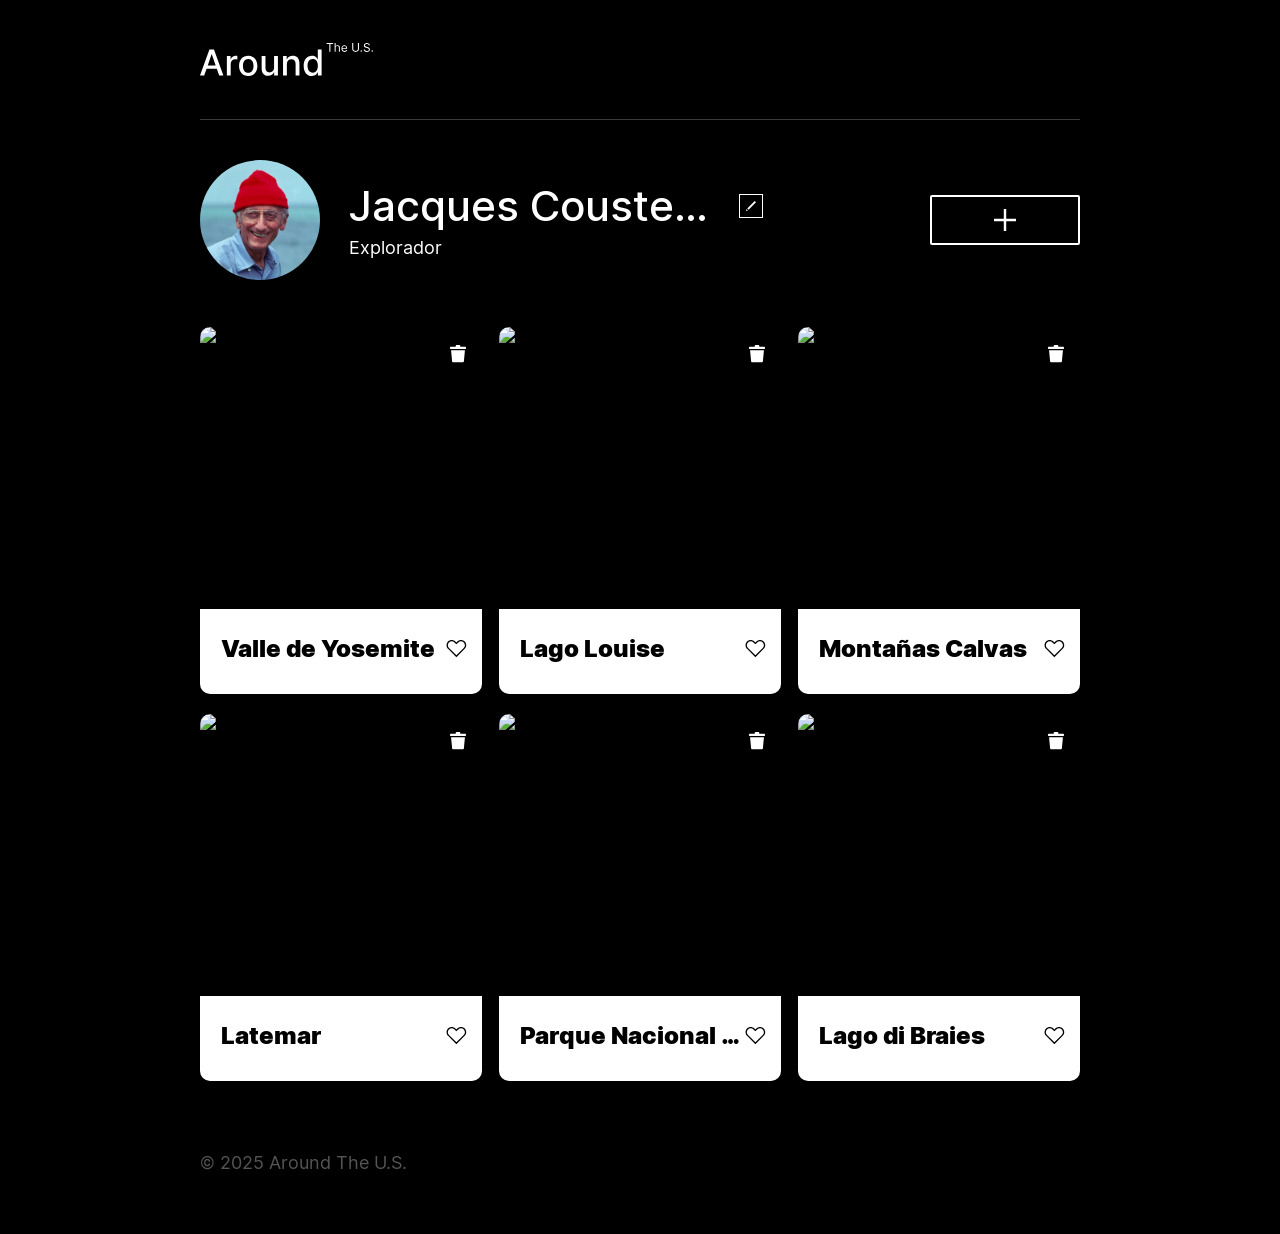
==== index.html @ 0111346c "Initial commit" ====
<!DOCTYPE html>
<html lang="es">
  <head>
    <meta charset="UTF-8" />
    <meta content="width=device-width, initial-scale=1.0" name="viewport" />
    <meta content="ie=edge" http-equiv="X-UA-Compatible" />
    <title>Around The U.S.</title>
    <link href="./pages/index.css" rel="stylesheet" />
  </head>
  <body class="page">
    <div class="page__content">
      <header class="header page__section">
        <img
          alt="Logotipo Around The U.S."
          class="logo header__logo"
          src="./images/logo.svg"
        />
      </header>
      <main class="content">
        <section class="profile page__section">
          <img class="profile__image" src="./images/avatar.jpg" alt="Avatar" />
          <div class="profile__info">
            <h1 class="profile__title">Jacques Cousteau</h1>
            <button
              aria-label="Editar perfil"
              class="profile__edit-button"
              type="button"
            ></button>
            <p class="profile__description">Explorador</p>
          </div>
          <button
            aria-label="Agregar tarjeta"
            class="profile__add-button"
            type="button"
          ></button>
        </section>
        <section class="cards page__section">
          <ul class="cards__list">
            <li class="card">
              <img
                class="card__image"
                src="https://practicum-content.s3.us-west-1.amazonaws.com/web-code/moved_yosemite.jpg"
                alt="Valle de Yosemite"
              />
              <button
                aria-label="Eliminar tarjeta"
                class="card__delete-button"
                type="button"
              ></button>
              <div class="card__description">
                <h2 class="card__title">Valle de Yosemite</h2>
                <button
                  aria-label="Botón Me gusta"
                  class="card__like-button"
                  type="button"
                ></button>
              </div>
            </li>
            <li class="card">
              <img
                class="card__image"
                src="https://practicum-content.s3.us-west-1.amazonaws.com/web-code/moved_lake-louise.jpg"
                alt="Lago Louise"
              />
              <button
                aria-label="Eliminar tarjeta"
                class="card__delete-button"
                type="button"
              ></button>
              <div class="card__description">
                <h2 class="card__title">Lago Louise</h2>
                <button
                  aria-label="Botón Me gusta"
                  class="card__like-button"
                  type="button"
                ></button>
              </div>
            </li>
            <li class="card">
              <img
                class="card__image"
                src="https://practicum-content.s3.us-west-1.amazonaws.com/web-code/moved_bald-mountains.jpg"
                alt="Montañas Calvas"
              />
              <button
                aria-label="Eliminar tarjeta"
                class="card__delete-button"
                type="button"
              ></button>
              <div class="card__description">
                <h2 class="card__title">Montañas Calvas</h2>
                <button
                  aria-label="Botón Me gusta"
                  class="card__like-button"
                  type="button"
                ></button>
              </div>
            </li>
            <li class="card">
              <img
                class="card__image"
                src="https://practicum-content.s3.us-west-1.amazonaws.com/web-code/moved_latemar.jpg"
                alt="Latemar"
              />
              <button
                aria-label="Eliminar tarjeta"
                class="card__delete-button"
                type="button"
              ></button>
              <div class="card__description">
                <h2 class="card__title">Latemar</h2>
                <button
                  aria-label="Botón Me gusta"
                  class="card__like-button"
                  type="button"
                ></button>
              </div>
            </li>
            <li class="card">
              <img
                class="card__image"
                src="https://practicum-content.s3.us-west-1.amazonaws.com/web-code/moved_vanoise.jpg"
                alt="Parque Nacional de la Vanoise"
              />
              <button
                aria-label="Eliminar tarjeta"
                class="card__delete-button"
                type="button"
              ></button>
              <div class="card__description">
                <h2 class="card__title">Parque Nacional de la Vanoise</h2>
                <button
                  aria-label="Botón Me gusta"
                  class="card__like-button"
                  type="button"
                ></button>
              </div>
            </li>
            <li class="card">
              <img
                class="card__image"
                src="https://practicum-content.s3.us-west-1.amazonaws.com/web-code/moved_lago.jpg"
                alt="Lago di Braies"
              />
              <button
                aria-label="Eliminar tarjeta"
                class="card__delete-button"
                type="button"
              ></button>
              <div class="card__description">
                <h2 class="card__title">Lago di Braies</h2>
                <button
                  aria-label="Botón Me gusta"
                  class="card__like-button"
                  type="button"
                ></button>
              </div>
            </li>
          </ul>
        </section>
      </main>
      <footer class="footer page__section">
        <p class="footer__copyright">© 2025 Around The U.S.</p>
      </footer>
      <div class="popup" id="edit-popup">
        <div class="popup__content">
          <button
            aria-label="Cerrar ventana emergente"
            class="popup__close"
            type="button"
          ></button>
          <h3 class="popup__title">Editar perfil</h3>
          <form class="popup__form" id="edit-profile-form">
            <input
              class="popup__input popup__input_type_name"
              name="name"
              placeholder="Nombre"
              type="text"
            />
            <input
              class="popup__input popup__input_type_description"
              name="description"
              placeholder="Acerca de mí"
              type="text"
            />
            <button class="button popup__button" type="submit">Guardar</button>
          </form>
        </div>
      </div>
      <div class="popup" id="new-card-popup">
        <div class="popup__content">
          <button
            aria-label="Cerrar ventana emergente"
            class="popup__close"
            type="button"
          ></button>
          <h3 class="popup__title">Nuevo lugar</h3>
          <form class="popup__form" id="new-card-form">
            <input
              class="popup__input popup__input_type_card-name"
              name="place-name"
              placeholder="Título"
              required
              type="text"
            />
            <input
              class="popup__input popup__input_type_url"
              name="link"
              placeholder="Enlace a la imagen"
              required
              type="url"
            />
            <button class="button popup__button" type="submit">Crear</button>
          </form>
        </div>
      </div>
      <div class="popup" id="image-popup">
        <div class="popup__content popup__content_content_image">
          <button
            aria-label="Cerrar ventana emergente"
            class="popup__close"
            type="button"
          ></button>
          <img alt="" class="popup__image" src="#" />
          <p class="popup__caption"></p>
        </div>
      </div>
    </div>
  </body>
</html>
---- pages/index.css ----
@import url("../vendor/normalize.css");
@import url("../vendor/fonts.css");

@import url("../blocks/page.css");
@import url("../blocks/header.css");
@import url("../blocks/content.css");
@import url("../blocks/footer.css");
@import url("../blocks/profile.css");
@import url("../blocks/cards.css");
@import url("../blocks/card.css");
@import url("../blocks/popup.css");
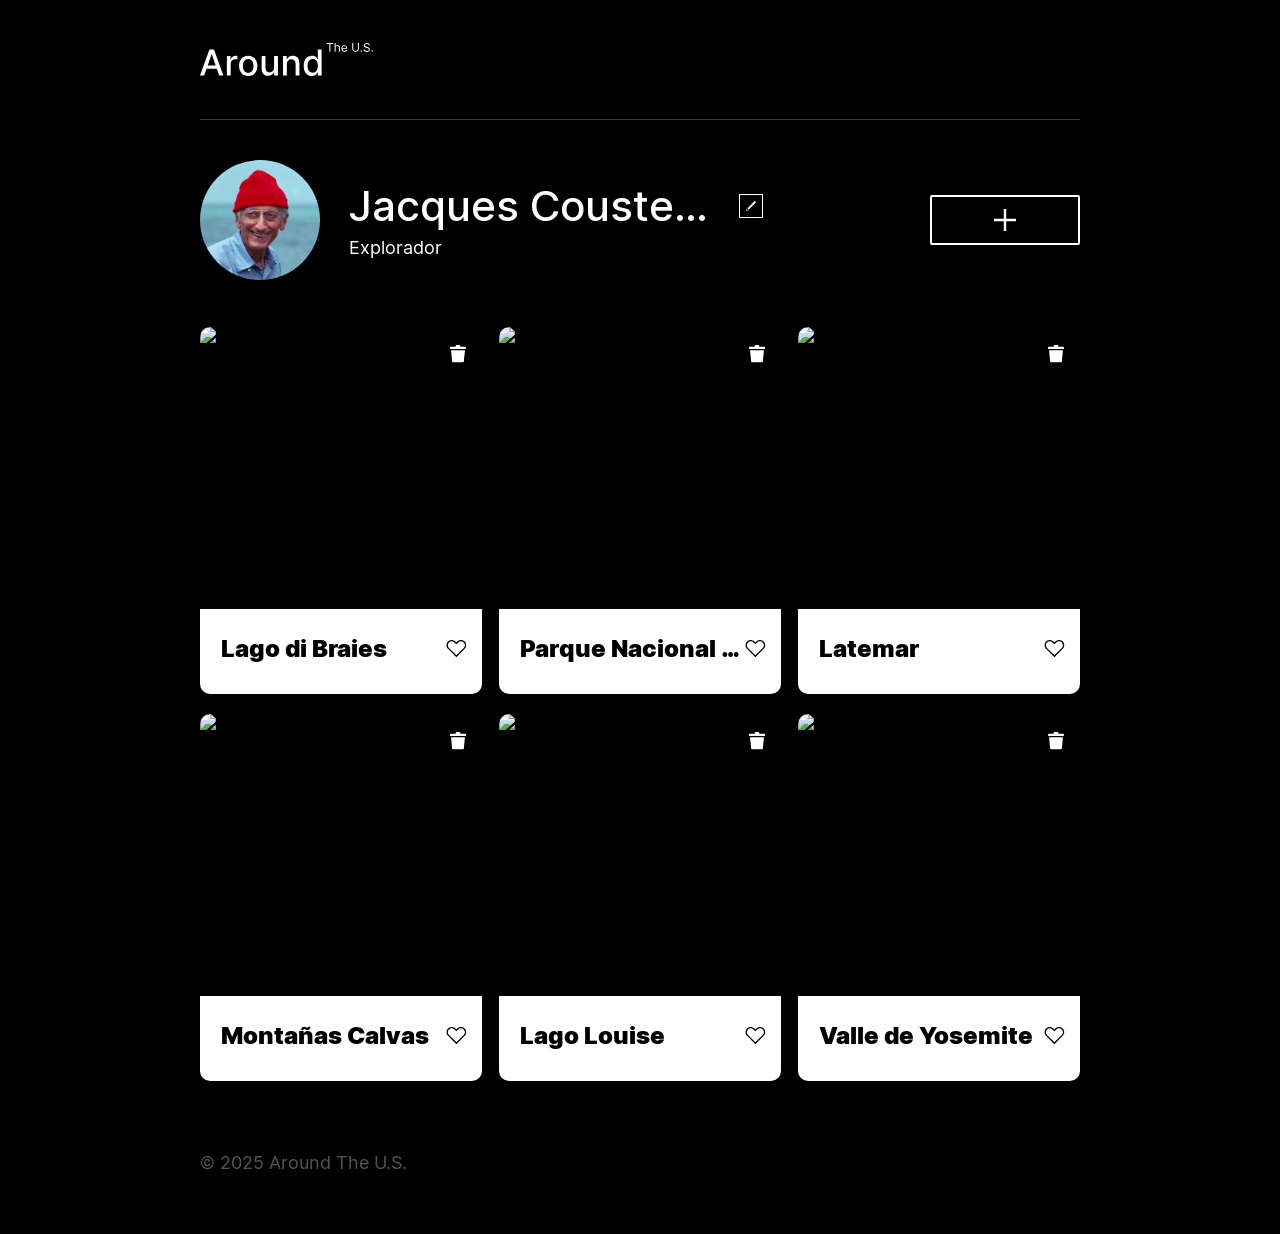
==== commit b9fd1d71: "Proyecto Sprint 8 Entrega final" ====
--- a/index.html
+++ b/index.html
@@ -1,4 +1,4 @@
-<!DOCTYPE html>
+<!doctype html>
 <html lang="es">
   <head>
     <meta charset="UTF-8" />
@@ -35,128 +35,7 @@
           ></button>
         </section>
         <section class="cards page__section">
-          <ul class="cards__list">
-            <li class="card">
-              <img
-                class="card__image"
-                src="https://practicum-content.s3.us-west-1.amazonaws.com/web-code/moved_yosemite.jpg"
-                alt="Valle de Yosemite"
-              />
-              <button
-                aria-label="Eliminar tarjeta"
-                class="card__delete-button"
-                type="button"
-              ></button>
-              <div class="card__description">
-                <h2 class="card__title">Valle de Yosemite</h2>
-                <button
-                  aria-label="Botón Me gusta"
-                  class="card__like-button"
-                  type="button"
-                ></button>
-              </div>
-            </li>
-            <li class="card">
-              <img
-                class="card__image"
-                src="https://practicum-content.s3.us-west-1.amazonaws.com/web-code/moved_lake-louise.jpg"
-                alt="Lago Louise"
-              />
-              <button
-                aria-label="Eliminar tarjeta"
-                class="card__delete-button"
-                type="button"
-              ></button>
-              <div class="card__description">
-                <h2 class="card__title">Lago Louise</h2>
-                <button
-                  aria-label="Botón Me gusta"
-                  class="card__like-button"
-                  type="button"
-                ></button>
-              </div>
-            </li>
-            <li class="card">
-              <img
-                class="card__image"
-                src="https://practicum-content.s3.us-west-1.amazonaws.com/web-code/moved_bald-mountains.jpg"
-                alt="Montañas Calvas"
-              />
-              <button
-                aria-label="Eliminar tarjeta"
-                class="card__delete-button"
-                type="button"
-              ></button>
-              <div class="card__description">
-                <h2 class="card__title">Montañas Calvas</h2>
-                <button
-                  aria-label="Botón Me gusta"
-                  class="card__like-button"
-                  type="button"
-                ></button>
-              </div>
-            </li>
-            <li class="card">
-              <img
-                class="card__image"
-                src="https://practicum-content.s3.us-west-1.amazonaws.com/web-code/moved_latemar.jpg"
-                alt="Latemar"
-              />
-              <button
-                aria-label="Eliminar tarjeta"
-                class="card__delete-button"
-                type="button"
-              ></button>
-              <div class="card__description">
-                <h2 class="card__title">Latemar</h2>
-                <button
-                  aria-label="Botón Me gusta"
-                  class="card__like-button"
-                  type="button"
-                ></button>
-              </div>
-            </li>
-            <li class="card">
-              <img
-                class="card__image"
-                src="https://practicum-content.s3.us-west-1.amazonaws.com/web-code/moved_vanoise.jpg"
-                alt="Parque Nacional de la Vanoise"
-              />
-              <button
-                aria-label="Eliminar tarjeta"
-                class="card__delete-button"
-                type="button"
-              ></button>
-              <div class="card__description">
-                <h2 class="card__title">Parque Nacional de la Vanoise</h2>
-                <button
-                  aria-label="Botón Me gusta"
-                  class="card__like-button"
-                  type="button"
-                ></button>
-              </div>
-            </li>
-            <li class="card">
-              <img
-                class="card__image"
-                src="https://practicum-content.s3.us-west-1.amazonaws.com/web-code/moved_lago.jpg"
-                alt="Lago di Braies"
-              />
-              <button
-                aria-label="Eliminar tarjeta"
-                class="card__delete-button"
-                type="button"
-              ></button>
-              <div class="card__description">
-                <h2 class="card__title">Lago di Braies</h2>
-                <button
-                  aria-label="Botón Me gusta"
-                  class="card__like-button"
-                  type="button"
-                ></button>
-              </div>
-            </li>
-          </ul>
+          <ul class="cards__list"></ul>
         </section>
       </main>
       <footer class="footer page__section">
@@ -226,5 +105,24 @@
         </div>
       </div>
     </div>
+    <template id="card__template">
+      <li class="card">
+        <img class="card__image" src="" alt="" />
+        <button
+          aria-label="Eliminar tarjeta"
+          class="card__delete-button"
+          type="button"
+        ></button>
+        <div class="card__description">
+          <h2 class="card__title"></h2>
+          <button
+            aria-label="Botón Me gusta"
+            class="card__like-button"
+            type="button"
+          ></button>
+        </div>
+      </li>
+    </template>
+    <script src="/scripts/index.js"></script>
   </body>
 </html>
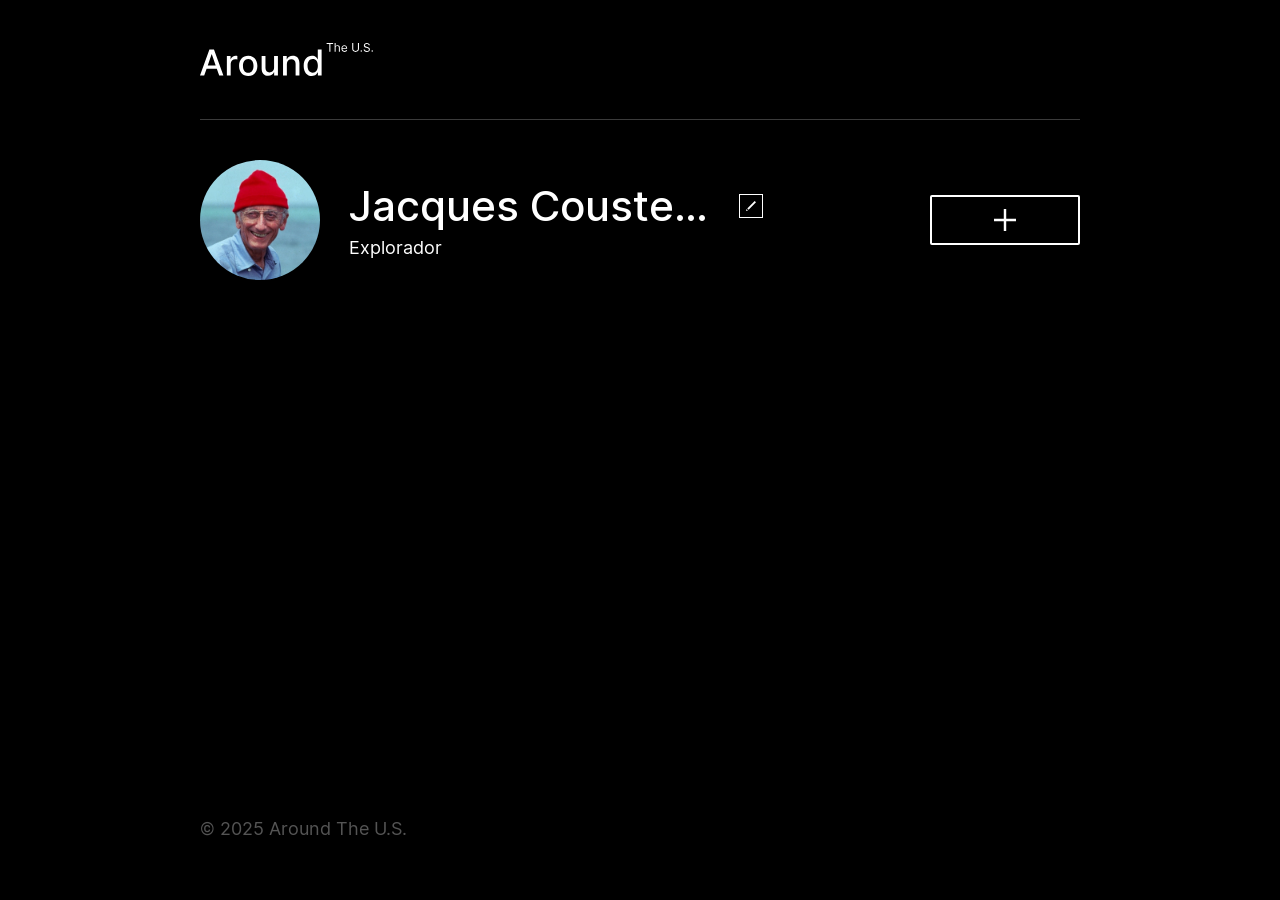
==== commit e0efdefe: "Proyecto Sprint 10 Entrega 1" ====
--- a/index.html
+++ b/index.html
@@ -49,20 +49,36 @@
             type="button"
           ></button>
           <h3 class="popup__title">Editar perfil</h3>
-          <form class="popup__form" id="edit-profile-form">
+          <form class="popup__form" id="edit-profile-form" name="popupEdit">
             <input
               class="popup__input popup__input_type_name"
               name="name"
+              id="name"
+              minlength="2"
+              maxlength="40"
               placeholder="Nombre"
               type="text"
+              required
             />
+            <span class="name-input-error popup__input-error"></span>
             <input
               class="popup__input popup__input_type_description"
               name="description"
+              id="description"
+              minlength="2"
+              maxlength="200"
               placeholder="Acerca de mí"
               type="text"
+              required
             />
-            <button class="button popup__button" type="submit">Guardar</button>
+            <span class="description-input-error popup__input-error"></span>
+            <button
+              class="button popup__button popup__button-submit"
+              type="submit"
+              disabled
+            >
+              Guardar
+            </button>
           </form>
         </div>
       </div>
@@ -74,22 +90,34 @@
             type="button"
           ></button>
           <h3 class="popup__title">Nuevo lugar</h3>
-          <form class="popup__form" id="new-card-form">
+          <form class="popup__form" id="new-card-form" name="popupPlace">
             <input
               class="popup__input popup__input_type_card-name"
               name="place-name"
+              id="place"
+              minlength="2"
+              maxlength="30"
               placeholder="Título"
               required
               type="text"
             />
+            <span class="place-input-error popup__input-error"></span>
             <input
               class="popup__input popup__input_type_url"
               name="link"
+              id="link"
               placeholder="Enlace a la imagen"
               required
               type="url"
             />
-            <button class="button popup__button" type="submit">Crear</button>
+            <span class="link-input-error popup__input-error"></span>
+            <button
+              class="button popup__button popup__button-submit"
+              type="submit"
+              disabled
+            >
+              Crear
+            </button>
           </form>
         </div>
       </div>
@@ -123,6 +151,6 @@
         </div>
       </li>
     </template>
-    <script src="/scripts/index.js"></script>
+    <script type="module" src="scripts/index.js"></script>
   </body>
 </html>
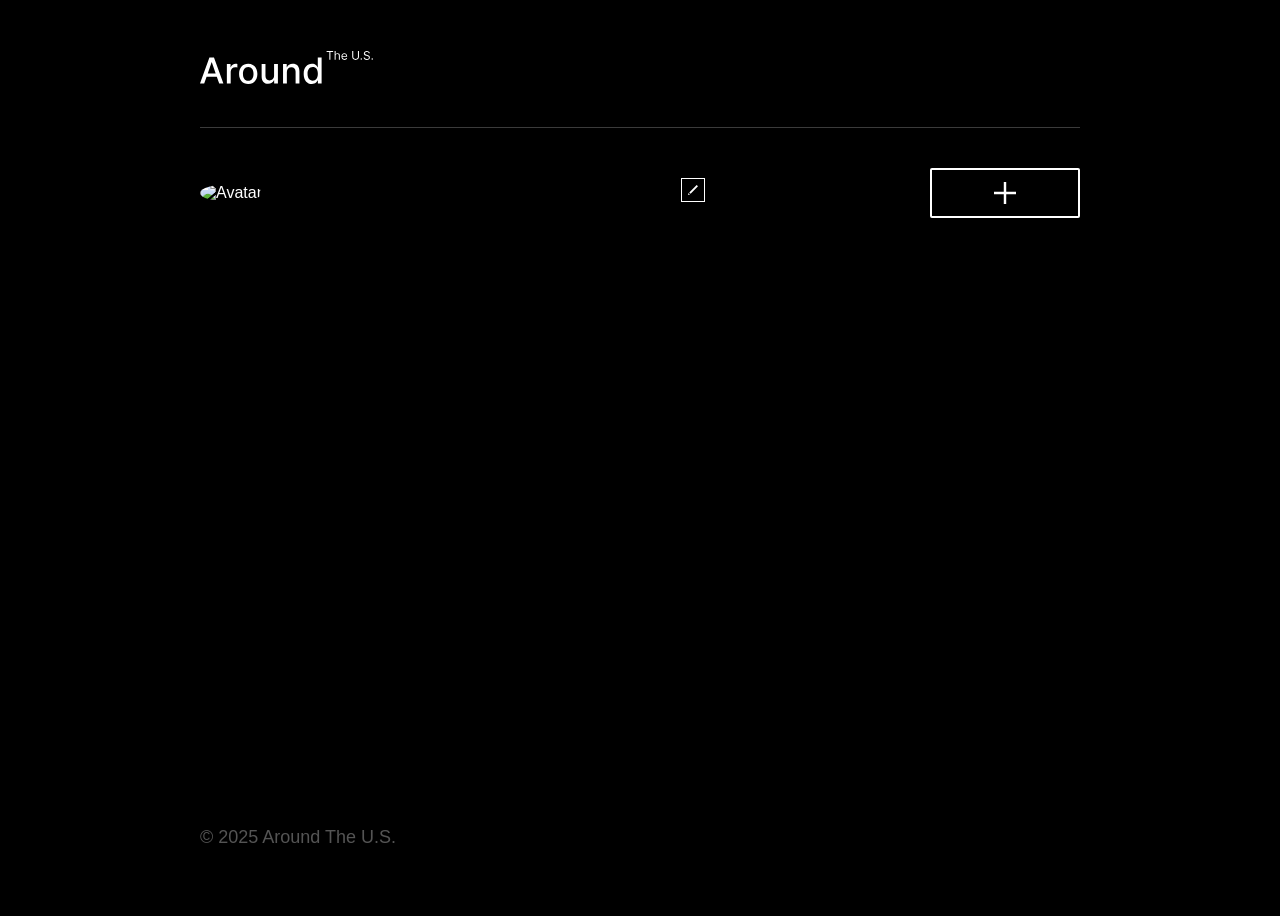
==== commit f88591b9: "Proyecto Sprint 12 Entrega nueva 2" ====
--- a/index.html
+++ b/index.html
@@ -5,7 +5,7 @@
     <meta content="width=device-width, initial-scale=1.0" name="viewport" />
     <meta content="ie=edge" http-equiv="X-UA-Compatible" />
     <title>Around The U.S.</title>
-    <link href="./pages/index.css" rel="stylesheet" />
+    <link href="src/pages/index.css" rel="stylesheet" />
   </head>
   <body class="page">
     <div class="page__content">
@@ -13,20 +13,29 @@
         <img
           alt="Logotipo Around The U.S."
           class="logo header__logo"
-          src="./images/logo.svg"
+          src="src/images/logo.svg"
         />
       </header>
       <main class="content">
         <section class="profile page__section">
-          <img class="profile__image" src="./images/avatar.jpg" alt="Avatar" />
+          <div class="profile__image_container">
+            <img class="profile__image" src="" alt="Avatar" />
+            <div>
+              <img
+                class="profile__image-edit-icon"
+                src="/src/images/editar.png"
+                alt="icono editar"
+              />
+            </div>
+          </div>
           <div class="profile__info">
-            <h1 class="profile__title">Jacques Cousteau</h1>
+            <h1 class="profile__title"></h1>
             <button
               aria-label="Editar perfil"
               class="profile__edit-button"
               type="button"
             ></button>
-            <p class="profile__description">Explorador</p>
+            <p class="profile__description"></p>
           </div>
           <button
             aria-label="Agregar tarjeta"
@@ -93,7 +102,7 @@
           <form class="popup__form" id="new-card-form" name="popupPlace">
             <input
               class="popup__input popup__input_type_card-name"
-              name="place-name"
+              name="name"
               id="place"
               minlength="2"
               maxlength="30"
@@ -130,6 +139,56 @@
           ></button>
           <img alt="" class="popup__image" src="#" />
           <p class="popup__caption"></p>
+        </div>
+      </div>
+      <div class="popup" id="confirm-popup">
+        <div class="popup__content-confirm">
+          <button
+            aria-label="Cerrar ventana emergente"
+            class="popup__close"
+            type="button"
+          ></button>
+          <h3 class="popup__title">¿Estas seguro?</h3>
+          <form
+            class="popup__form"
+            id="confirm-delete-form"
+            name="popupConfirm"
+          >
+            <button
+              class="button popup__button popup__button-submit"
+              type="submit"
+            >
+              Sí
+            </button>
+          </form>
+        </div>
+      </div>
+      <div class="popup" id="edit-profile-popup">
+        <div class="popup__content">
+          <button
+            aria-label="Cerrar ventana emergente"
+            class="popup__close"
+            type="button"
+          ></button>
+          <h3 class="popup__title">Cambiar foto de perfil</h3>
+          <form class="popup__form" id="edit-profile-form" name="popupEdit">
+            <input
+              class="popup__input popup__input_type_name"
+              name="avatar"
+              id="profile_photo"
+              minlength="2"
+              placeholder="Link de Imagen"
+              type="text"
+              required
+            />
+            <span class="name-input-error popup__input-error"></span>
+            <button
+              class="button popup__button popup__button-submit"
+              type="submit"
+            >
+              Guardar
+            </button>
+          </form>
         </div>
       </div>
     </div>
@@ -151,6 +210,6 @@
         </div>
       </li>
     </template>
-    <script type="module" src="scripts/index.js"></script>
+    <script type="module" src="src/scripts/index.js"></script>
   </body>
 </html>
--- a/src/pages/index.css
+++ b/src/pages/index.css
@@ -0,0 +1,11 @@
+@import url("../vendor/normalize.css");
+@import url("../vendor/fonts.css");
+
+@import url("../blocks/page.css");
+@import url("../blocks/header.css");
+@import url("../blocks/content.css");
+@import url("../blocks/footer.css");
+@import url("../blocks/profile.css");
+@import url("../blocks/cards.css");
+@import url("../blocks/card.css");
+@import url("../blocks/popup.css");
